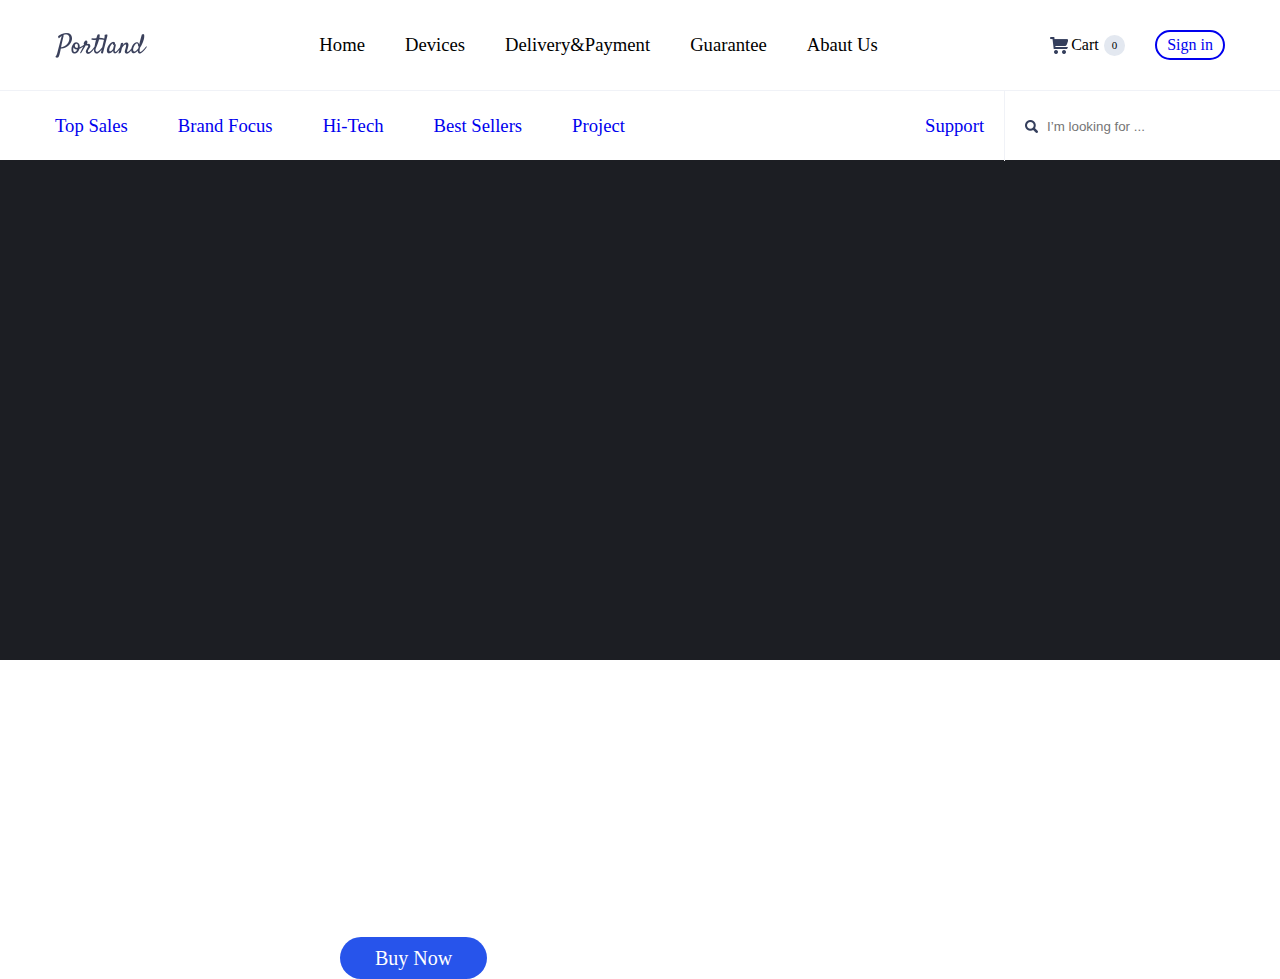
==== index.html @ 0972eb73 "Update index.html" ====
<!DOCTYPE html>
<html lang="en">
<head>
	<meta charset="UTF-8">
	<title>iPhone 6</title>
	<link rel="stylesheet" href="css/style.css">
</head>
<body>
	<header class="header">
		<div class="container">
			<div class="block_header">
				<img src="../img/logo/logo.png" alt="Логотип Компании">
				<ul class="header_navigate">
					<li>Home</li>
					<li>Devices</li>
					<li>Delivery&amp;Payment</li>
					<li>Guarantee</li>
					<li>Abaut Us</li>
				</ul>
				<div class="header_cart">
					<img src="../img/cart/shopping_cart.png" alt="">
					<span class="header_cart_span">Cart</span>
					<span class="header_cart_price">0</span>
					<a href="#">Sign in</a>
				</div>
			</div>
		</div>
		<div class="navigate">
			<nav>
				<ul>
					<li><a href="#">Top Sales</a></li>
					<li><a href="#">Brand Focus</a></li>
					<li><a href="#">Hi-Tech</a></li>
					<li><a href="#">Best Sellers</a></li>
					<li><a href="#">Project</a></li>
				</ul>
			</nav>
			<div class="support_search">
				<span class="navigate_support"><a href="#">Support</a></span>
				<form action="URL" class="form">
				<img src="../img/search/search-icon.png" alt="">
					<input type="search" placeholder="I’m looking for ...">
				</form>
			</div>
		</div>
	</header>
		<main class="main">
			<div class="main_phone">
				
			</div>
			<div class="main_description">
				<h1>iPhone 6 32 gb</h1><br>
				<p>Lorem ipsum dolor sit amet, consectetur adipisicing elit.
				<br> Hic dolore sunt, voluptatum eveniet adipisci harum suscipit
				<br> in error ratione possimus enim expedita consequatur, nisi ipsam nam, provident magnam, inventore eos.</p>
				<div class="main_shop">
					<a href="#">Buy Now</a>
				</div>
			</div>
				
			
		</main>

</body>
</html>
---- css/style.css ----
/* http://meyerweb.com/eric/tools/css/reset/ 
   v2.0 | 20110126
   License: none (public domain)
*/

html, body, div, span, applet, object, iframe,
h1, h2, h3, h4, h5, h6, p, blockquote, pre,
a, abbr, acronym, address, big, cite, code,
del, dfn, em, img, ins, kbd, q, s, samp,
small, strike, strong, sub, sup, tt, var,
b, u, i, center,
dl, dt, dd, ol, ul, li,
fieldset, form, label, legend,
table, caption, tbody, tfoot, thead, tr, th, td,
article, aside, canvas, details, embed, 
figure, figcaption, footer, header, hgroup, 
menu, nav, output, ruby, section, summary,
time, mark, audio, video {
	margin: 0;
	padding: 0;
	border: 0;
	font-size: 100%;
	font: inherit;
	vertical-align: baseline;
}
/* HTML5 display-role reset for older browsers */
article, aside, details, figcaption, figure, 
footer, header, hgroup, menu, nav, section {
	display: block;
}
body {
	line-height: 1;
}
ol, ul {
	list-style: none;
}
blockquote, q {
	quotes: none;
}
blockquote:before, blockquote:after,
q:before, q:after {
	content: '';
	content: none;
}
table {
	border-collapse: collapse;
	border-spacing: 0;
}
/*логотип меню cart*/
.header{
	height: 160px;
}
.container {
	border-bottom: solid 1px #f0f2f7;
}
.block_header {
	width: 1170px;
	margin: 0 auto;	
	padding-top: 30px;
	padding-bottom: 30px;
	display: flex;
	justify-content: space-between;
	align-items: center;
}
.header_navigate {
	margin: 0 auto;
}
.header_navigate ul{
	display: flex;
}
.header_navigate li {
	float: left;
	margin-right: 40px;
	font-size: 14pt;

}
.header_navigate li:last-child{
	margin: 0;
}
.header_cart {
	display: flex;
	align-items: center;
}
.header_cart_span {
	margin-right: 5px;
	margin-left: 3px;
}
.header_cart_price{
	background-color: #e3e8f0;
    padding: 5px 8px;
    font-size: 0.6875rem;
    border-radius: 50%;
    margin-right: 30px;
}
.header_cart a {
	align-items: center;
	border:solid 2px;
	border-radius: 15px;
	padding: 5px 10px;
	text-decoration: none;
}
/*навигация поддержка поиск*/
.navigate {
	display: flex;
	width: 1170px;
	margin: 0 auto;
	
	align-items: center;

}
.navigate ul {
	display: flex;
}

.navigate ul li{
	text-decoration: none;
	margin-right: 50px;
}
.navigate li:last-child{
	margin: 0;
}
.navigate ul li a{
	text-decoration: none;
	font-size: 14pt;
}
/*support_search*/
.support_search {
	margin-left: auto;
    width: 100%;
    max-width: 300px;
    display: flex;
    justify-content: space-between;
    align-items: center;

}
.navigate_support{
    	padding-right: 20px;
}
.navigate_support a{
	text-decoration: none;
	font-size: 14pt;
}
.form {
	height: 70px;
	border-left: solid #f0f2f7 1px;
	display: flex;
	align-items: center;
	padding-left:  20px;
}
input {
	border-radius: 5px; 	
	height: 30px;
	border:none; 
	padding-left:9px;
}
/*main*/
.main {
	background-color: #1c1e23;
	margin-bottom:  30px;
	height: 500px;
}
.main_phone {
	background: url(C:/Users/mrgar/Desktop/gasanov/img/phone/iphone6.png) no-repeat;
	background-position: 0 -65px;
	width: 300px;
	float: right;
	margin-right: 310px;
	height: 500px;
	position: relative;
}
.main_description{
	width: 500px;
	color: white;
	float: left;
	margin-top: 106px;
	margin-left:  340px;
	
}
.main_description h1 {
	
	font-size: 42px;
	font-weight: bold;
}-
.main_description p {
	letter-spacing: 20px;
}
.main_shop  {
	margin-top: 60px;

}
.main_shop a {
 	background-color: #2754eb;
    padding: 10px 35px;
    border-radius: 30px;
    text-decoration: none;
    color: white;
    font-size: 20px;
}
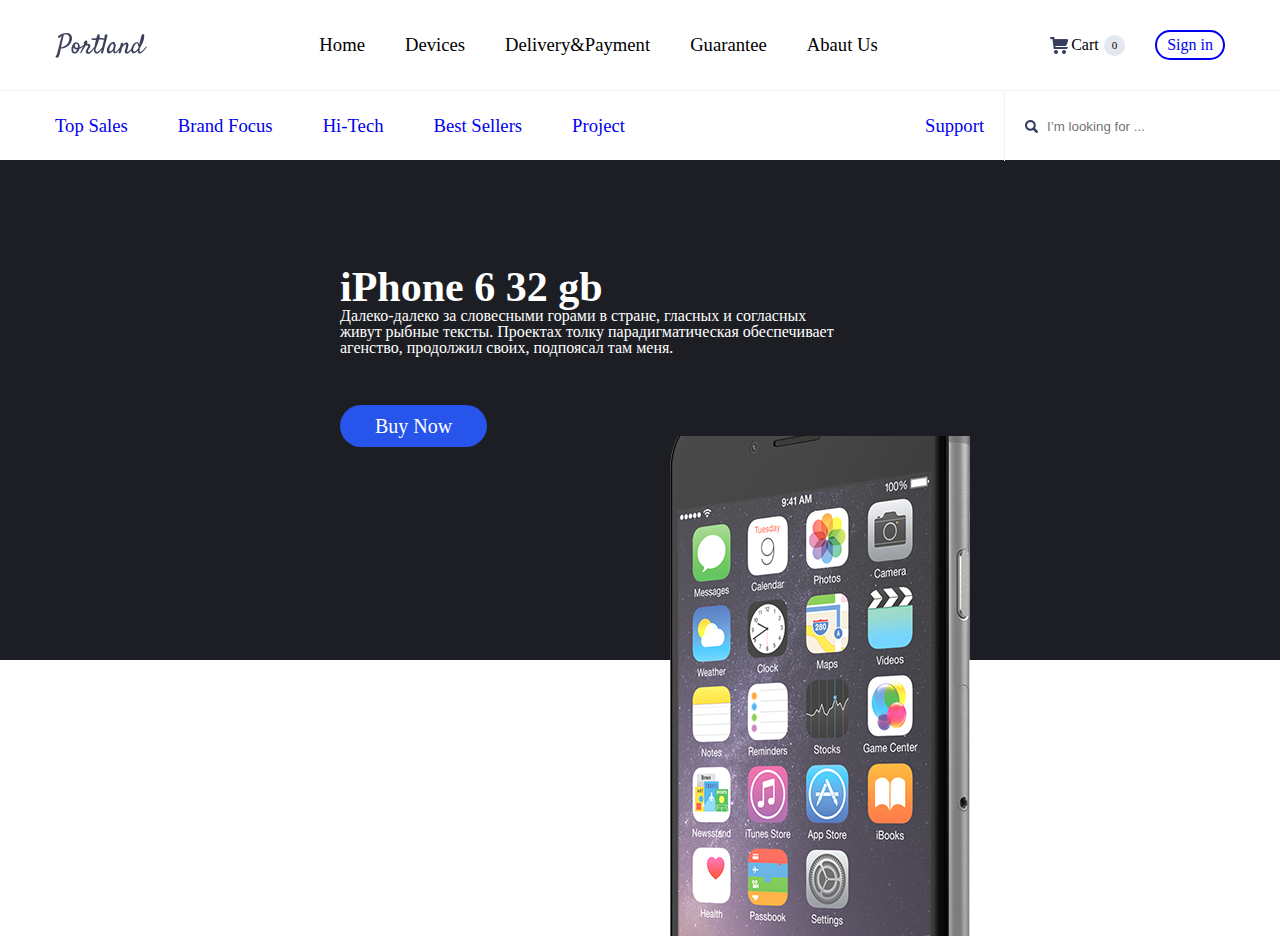
==== commit 3c70f117: "Доработал ДЗ" ====
--- a/index.html
+++ b/index.html
@@ -9,7 +9,7 @@
 	<header class="header">
 		<div class="container">
 			<div class="block_header">
-				<img src="../img/logo/logo.png" alt="Логотип Компании">
+				<img src="img/logo/logo.png" alt="Логотип Компании">
 				<ul class="header_navigate">
 					<li>Home</li>
 					<li>Devices</li>
@@ -18,7 +18,7 @@
 					<li>Abaut Us</li>
 				</ul>
 				<div class="header_cart">
-					<img src="../img/cart/shopping_cart.png" alt="">
+					<img src="img/cart/shopping_cart.png" alt="">
 					<span class="header_cart_span">Cart</span>
 					<span class="header_cart_price">0</span>
 					<a href="#">Sign in</a>
@@ -45,17 +45,17 @@
 		</div>
 	</header>
 		<main class="main">
-			<div class="main_phone">
-				
-			</div>
 			<div class="main_description">
-				<h1>iPhone 6 32 gb</h1><br>
-				<p>Lorem ipsum dolor sit amet, consectetur adipisicing elit.
-				<br> Hic dolore sunt, voluptatum eveniet adipisci harum suscipit
-				<br> in error ratione possimus enim expedita consequatur, nisi ipsam nam, provident magnam, inventore eos.</p>
+				<h1>iPhone 6 32 gb</h1>
+				<div class="txt">
+					<p>Далеко-далеко за словесными горами в стране, гласных и согласных живут рыбные тексты. Проектах толку парадигматическая обеспечивает агенство, продолжил своих, подпоясал там меня.</p>
+				</div>
 				<div class="main_shop">
 					<a href="#">Buy Now</a>
 				</div>
+			</div>
+			<div class="main_phone">
+				
 			</div>
 				
 			
--- a/css/style.css
+++ b/css/style.css
@@ -160,13 +160,15 @@
 	height: 500px;
 }
 .main_phone {
-	background: url(C:/Users/mrgar/Desktop/gasanov/img/phone/iphone6.png) no-repeat;
+	background-image: url(../img/phone/iphone6.png);
 	background-position: 0 -65px;
 	width: 300px;
 	float: right;
 	margin-right: 310px;
 	height: 500px;
 	position: relative;
+	display: block;
+	
 }
 .main_description{
 	width: 500px;
@@ -195,4 +197,4 @@
     text-decoration: none;
     color: white;
     font-size: 20px;
-}+}
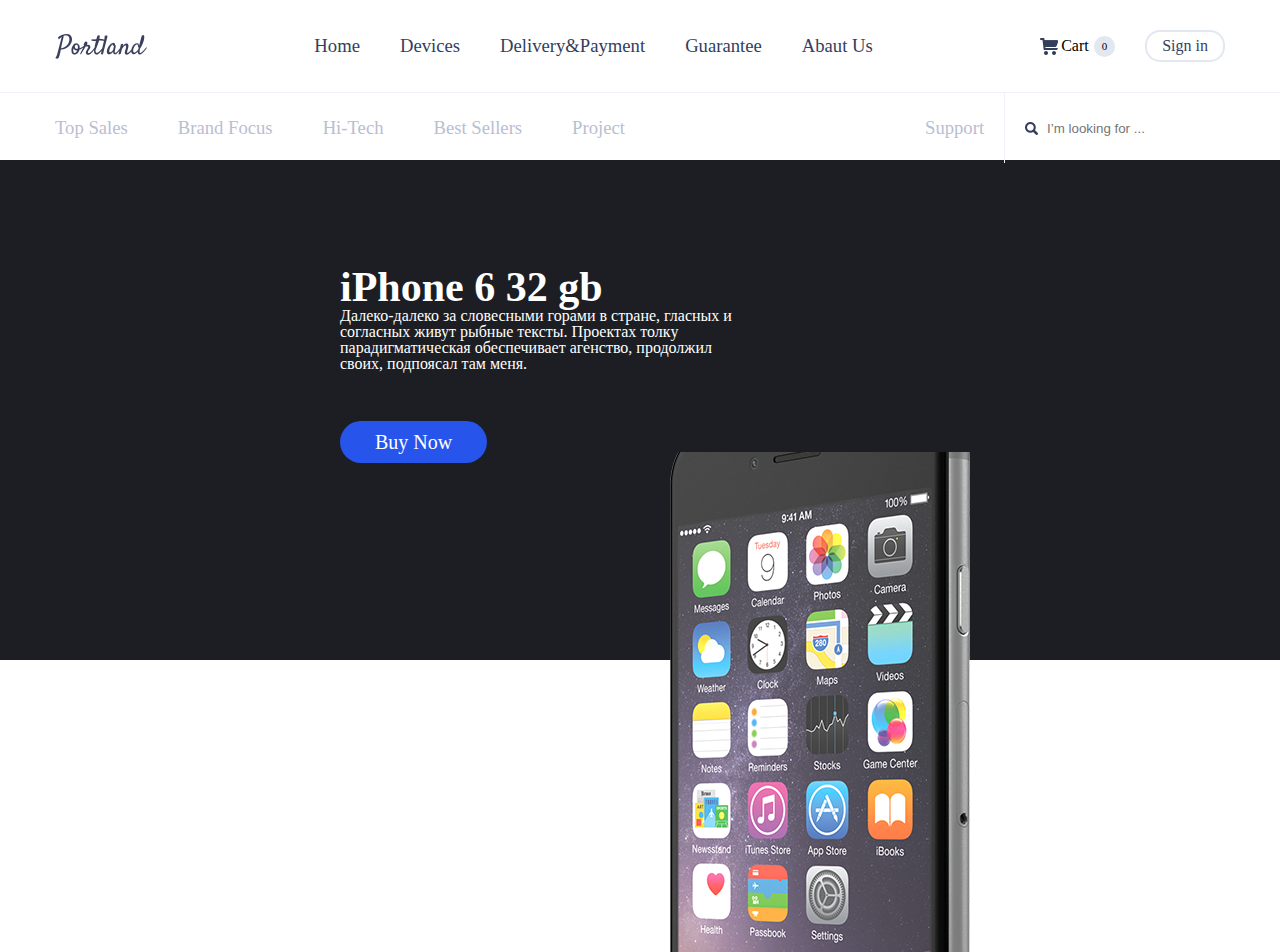
==== commit 6230bad3: "Ввел поправки" ====
--- a/index.html
+++ b/index.html
@@ -10,7 +10,7 @@
 		<div class="container">
 			<div class="block_header">
 				<img src="img/logo/logo.png" alt="Логотип Компании">
-				<ul class="header_navigate">
+				<ul class="header_top_navigate">
 					<li>Home</li>
 					<li>Devices</li>
 					<li>Delivery&amp;Payment</li>
@@ -25,7 +25,7 @@
 				</div>
 			</div>
 		</div>
-		<div class="navigate">
+		<div class="navigate_bottom">
 			<nav>
 				<ul>
 					<li><a href="#">Top Sales</a></li>
@@ -35,7 +35,7 @@
 					<li><a href="#">Project</a></li>
 				</ul>
 			</nav>
-			<div class="support_search">
+			<div class="support search">
 				<span class="navigate_support"><a href="#">Support</a></span>
 				<form action="URL" class="form">
 				<img src="../img/search/search-icon.png" alt="">
@@ -45,12 +45,12 @@
 		</div>
 	</header>
 		<main class="main">
-			<div class="main_description">
+			<div class="main_block">
 				<h1>iPhone 6 32 gb</h1>
-				<div class="txt">
+				<div class="main_desription">
 					<p>Далеко-далеко за словесными горами в стране, гласных и согласных живут рыбные тексты. Проектах толку парадигматическая обеспечивает агенство, продолжил своих, подпоясал там меня.</p>
 				</div>
-				<div class="main_shop">
+				<div class="main_shop_phone">
 					<a href="#">Buy Now</a>
 				</div>
 			</div>
--- a/css/style.css
+++ b/css/style.css
@@ -62,19 +62,20 @@
 	justify-content: space-between;
 	align-items: center;
 }
-.header_navigate {
+.header_top_navigate {
 	margin: 0 auto;
 }
-.header_navigate ul{
-	display: flex;
-}
-.header_navigate li {
+.header_top_navigate ul{
+	display: flex;
+}
+.header_top_navigate li {
+	color: #343e5c;
 	float: left;
 	margin-right: 40px;
 	font-size: 14pt;
 
 }
-.header_navigate li:last-child{
+.header_top_navigate li:last-child{
 	margin: 0;
 }
 .header_cart {
@@ -94,37 +95,41 @@
 }
 .header_cart a {
 	align-items: center;
-	border:solid 2px;
+	border:solid 2px #e3e8f0;
+	color: #343e5c;
 	border-radius: 15px;
-	padding: 5px 10px;
+	padding: 6px 15px;
 	text-decoration: none;
 }
 /*навигация поддержка поиск*/
-.navigate {
+.navigate_bottom {
 	display: flex;
 	width: 1170px;
 	margin: 0 auto;
-	
-	align-items: center;
-
-}
-.navigate ul {
-	display: flex;
-}
-
-.navigate ul li{
+	align-items: center;
+
+}
+.navigate_bottom ul {
+	display: flex;
+}
+
+.navigate_bottom ul li{
 	text-decoration: none;
 	margin-right: 50px;
 }
-.navigate li:last-child{
+.navigate_bottom li:last-child{
 	margin: 0;
 }
-.navigate ul li a{
+.navigate_bottom ul li a{
+	color: #b9bed1;
 	text-decoration: none;
 	font-size: 14pt;
 }
+.navigate_bottom a:hover {
+	color: #343e5c;
+}
 /*support_search*/
-.support_search {
+.support, .search {
 	margin-left: auto;
     width: 100%;
     max-width: 300px;
@@ -139,6 +144,10 @@
 .navigate_support a{
 	text-decoration: none;
 	font-size: 14pt;
+	color: #b9bed1;
+}
+.navigate_support a:hover {
+	color: #343e5c;
 }
 .form {
 	height: 70px;
@@ -156,7 +165,6 @@
 /*main*/
 .main {
 	background-color: #1c1e23;
-	margin-bottom:  30px;
 	height: 500px;
 }
 .main_phone {
@@ -170,27 +178,29 @@
 	display: block;
 	
 }
-.main_description{
-	width: 500px;
+.main_block{
+	width: 400px;
 	color: white;
 	float: left;
 	margin-top: 106px;
 	margin-left:  340px;
 	
 }
-.main_description h1 {
-	
+.main_block h1 {
 	font-size: 42px;
 	font-weight: bold;
 }-
-.main_description p {
-	letter-spacing: 20px;
-}
-.main_shop  {
+
+.main_desription {
+	margin-top: 30px;
+	line-height: 20px;
+	text-align: justify;
+}
+.main_shop_phone  {
 	margin-top: 60px;
 
 }
-.main_shop a {
+.main_shop_phone a {
  	background-color: #2754eb;
     padding: 10px 35px;
     border-radius: 30px;
@@ -198,3 +208,6 @@
     color: white;
     font-size: 20px;
 }
+.main_shop_phone a:hover {
+	background-color: #6ac762;
+}
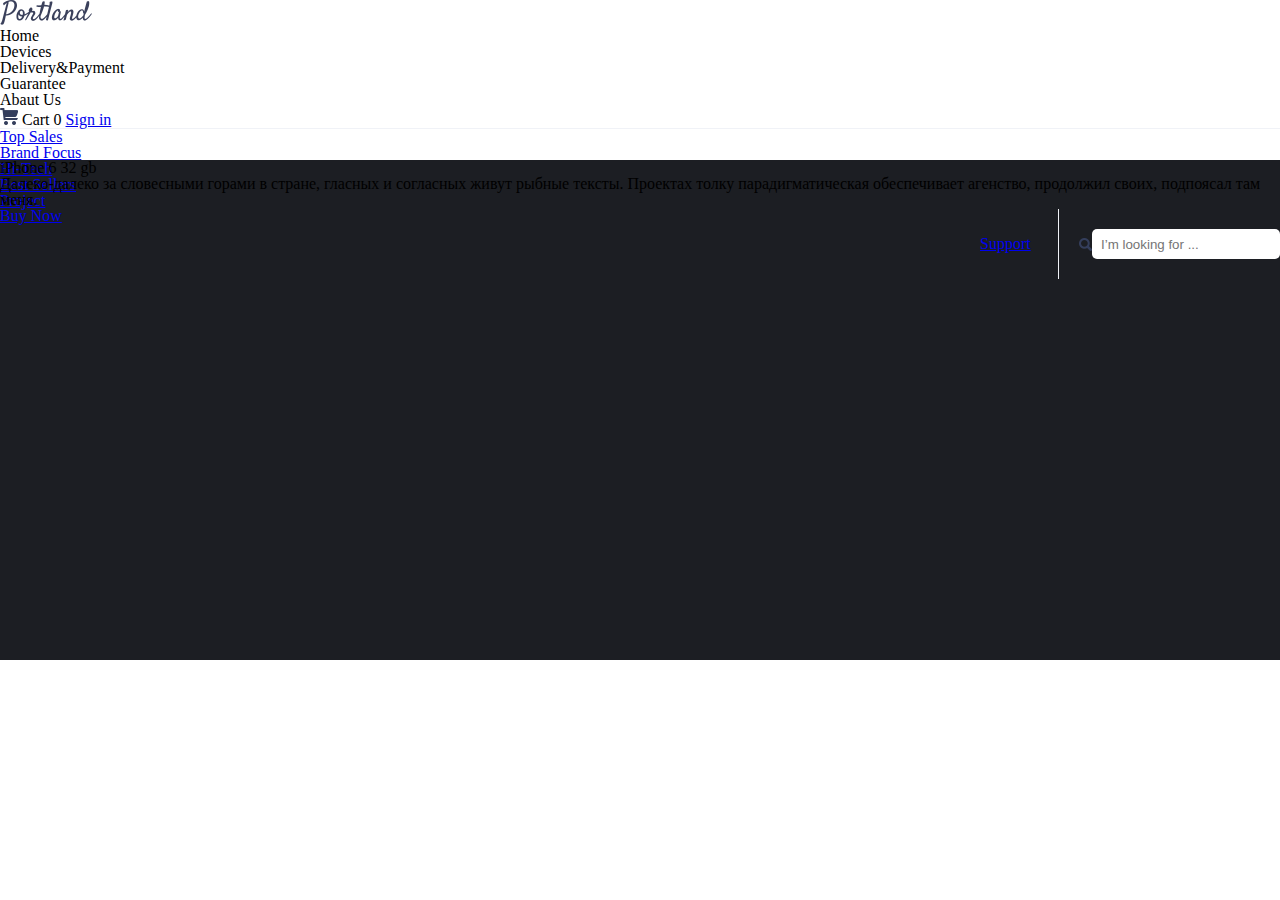
==== commit de6044e5: "Update index.html" ====
--- a/index.html
+++ b/index.html
@@ -8,24 +8,24 @@
 <body>
 	<header class="header">
 		<div class="container">
-			<div class="block_header">
+			<div class="block__header">
 				<img src="img/logo/logo.png" alt="Логотип Компании">
-				<ul class="header_top_navigate">
+				<ul class="header__top__navigate">
 					<li>Home</li>
 					<li>Devices</li>
 					<li>Delivery&amp;Payment</li>
 					<li>Guarantee</li>
 					<li>Abaut Us</li>
 				</ul>
-				<div class="header_cart">
+				<div class="header__cart">
 					<img src="img/cart/shopping_cart.png" alt="">
-					<span class="header_cart_span">Cart</span>
-					<span class="header_cart_price">0</span>
+					<span class="header__cart__span">Cart</span>
+					<span class="header__cart__price">0</span>
 					<a href="#">Sign in</a>
 				</div>
 			</div>
 		</div>
-		<div class="navigate_bottom">
+		<div class="navigate__bottom">
 			<nav>
 				<ul>
 					<li><a href="#">Top Sales</a></li>
@@ -36,7 +36,7 @@
 				</ul>
 			</nav>
 			<div class="support search">
-				<span class="navigate_support"><a href="#">Support</a></span>
+				<span class="navigate__support"><a href="#">Support</a></span>
 				<form action="URL" class="form">
 				<img src="../img/search/search-icon.png" alt="">
 					<input type="search" placeholder="I’m looking for ...">
@@ -45,16 +45,16 @@
 		</div>
 	</header>
 		<main class="main">
-			<div class="main_block">
+			<div class="main__block">
 				<h1>iPhone 6 32 gb</h1>
-				<div class="main_desription">
+				<div class="main__desription">
 					<p>Далеко-далеко за словесными горами в стране, гласных и согласных живут рыбные тексты. Проектах толку парадигматическая обеспечивает агенство, продолжил своих, подпоясал там меня.</p>
 				</div>
-				<div class="main_shop_phone">
+				<div class="main__shop__phone">
 					<a href="#">Buy Now</a>
 				</div>
 			</div>
-			<div class="main_phone">
+			<div class="main__phone">
 				
 			</div>
 				
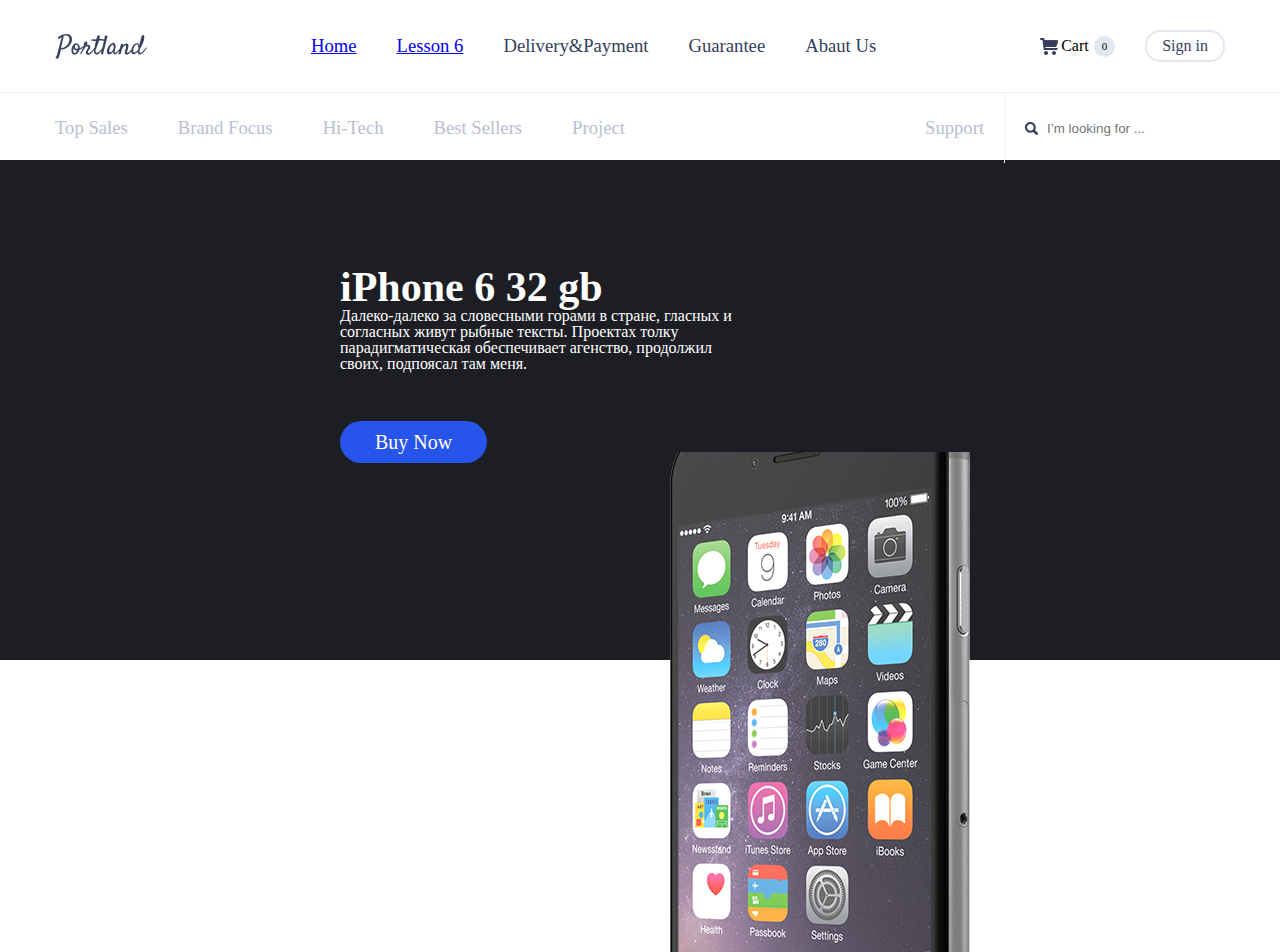
==== commit 4f009a7b: "Внес поправки" ====
--- a/index.html
+++ b/index.html
@@ -11,8 +11,8 @@
 			<div class="block__header">
 				<img src="img/logo/logo.png" alt="Логотип Компании">
 				<ul class="header__top__navigate">
-					<li>Home</li>
-					<li>Devices</li>
+					<li><a href="index.html">Home</a></li>
+					<li><a href="lesson_6_bootsrap.html">Lesson 6</a></li>
 					<li>Delivery&amp;Payment</li>
 					<li>Guarantee</li>
 					<li>Abaut Us</li>
--- a/css/style.css
+++ b/css/style.css
@@ -53,7 +53,7 @@
 .container {
 	border-bottom: solid 1px #f0f2f7;
 }
-.block_header {
+.block__header {
 	width: 1170px;
 	margin: 0 auto;	
 	padding-top: 30px;
@@ -62,38 +62,38 @@
 	justify-content: space-between;
 	align-items: center;
 }
-.header_top_navigate {
+.header__top__navigate {
 	margin: 0 auto;
 }
-.header_top_navigate ul{
-	display: flex;
-}
-.header_top_navigate li {
+.header__top__navigate ul{
+	display: flex;
+}
+.header__top__navigate li {
 	color: #343e5c;
 	float: left;
 	margin-right: 40px;
 	font-size: 14pt;
 
 }
-.header_top_navigate li:last-child{
+.header__top__navigate li:last-child{
 	margin: 0;
 }
-.header_cart {
-	display: flex;
-	align-items: center;
-}
-.header_cart_span {
+.header__cart {
+	display: flex;
+	align-items: center;
+}
+.header__cart__span {
 	margin-right: 5px;
 	margin-left: 3px;
 }
-.header_cart_price{
+.header__cart__price{
 	background-color: #e3e8f0;
     padding: 5px 8px;
     font-size: 0.6875rem;
     border-radius: 50%;
     margin-right: 30px;
 }
-.header_cart a {
+.header__cart a {
 	align-items: center;
 	border:solid 2px #e3e8f0;
 	color: #343e5c;
@@ -102,30 +102,30 @@
 	text-decoration: none;
 }
 /*навигация поддержка поиск*/
-.navigate_bottom {
+.navigate__bottom {
 	display: flex;
 	width: 1170px;
 	margin: 0 auto;
 	align-items: center;
 
 }
-.navigate_bottom ul {
-	display: flex;
-}
-
-.navigate_bottom ul li{
+.navigate__bottom ul {
+	display: flex;
+}
+
+.navigate__bottom ul li{
 	text-decoration: none;
 	margin-right: 50px;
 }
-.navigate_bottom li:last-child{
+.navigate__bottom li:last-child{
 	margin: 0;
 }
-.navigate_bottom ul li a{
+.navigate__bottom ul li a{
 	color: #b9bed1;
 	text-decoration: none;
 	font-size: 14pt;
 }
-.navigate_bottom a:hover {
+.navigate__bottom a:hover {
 	color: #343e5c;
 }
 /*support_search*/
@@ -138,15 +138,15 @@
     align-items: center;
 
 }
-.navigate_support{
+.navigate__support{
     	padding-right: 20px;
 }
-.navigate_support a{
+.navigate__support a{
 	text-decoration: none;
 	font-size: 14pt;
 	color: #b9bed1;
 }
-.navigate_support a:hover {
+.navigate__support a:hover {
 	color: #343e5c;
 }
 .form {
@@ -167,7 +167,40 @@
 	background-color: #1c1e23;
 	height: 500px;
 }
-.main_phone {
+.main__block{
+	width: 400px;
+	color: white;
+	float: left;
+	margin-top: 106px;
+	margin-left:  340px;
+	
+}
+.main__block h1 {
+	font-size: 42px;
+	font-weight: bold;
+}-
+
+.main__desription {
+	margin-top: 30px;
+	line-height: 20px;
+	text-align: justify;
+}
+.main__shop__phone  {
+	margin-top: 60px;
+
+}
+.main__shop__phone a {
+ 	background-color: #2754eb;
+    padding: 10px 35px;
+    border-radius: 30px;
+    text-decoration: none;
+    color: white;
+    font-size: 20px;
+}
+.main__shop__phone a:hover {
+	background-color: #6ac762;
+}
+.main__phone {
 	background-image: url(../img/phone/iphone6.png);
 	background-position: 0 -65px;
 	width: 300px;
@@ -178,36 +211,3 @@
 	display: block;
 	
 }
-.main_block{
-	width: 400px;
-	color: white;
-	float: left;
-	margin-top: 106px;
-	margin-left:  340px;
-	
-}
-.main_block h1 {
-	font-size: 42px;
-	font-weight: bold;
-}-
-
-.main_desription {
-	margin-top: 30px;
-	line-height: 20px;
-	text-align: justify;
-}
-.main_shop_phone  {
-	margin-top: 60px;
-
-}
-.main_shop_phone a {
- 	background-color: #2754eb;
-    padding: 10px 35px;
-    border-radius: 30px;
-    text-decoration: none;
-    color: white;
-    font-size: 20px;
-}
-.main_shop_phone a:hover {
-	background-color: #6ac762;
-}
